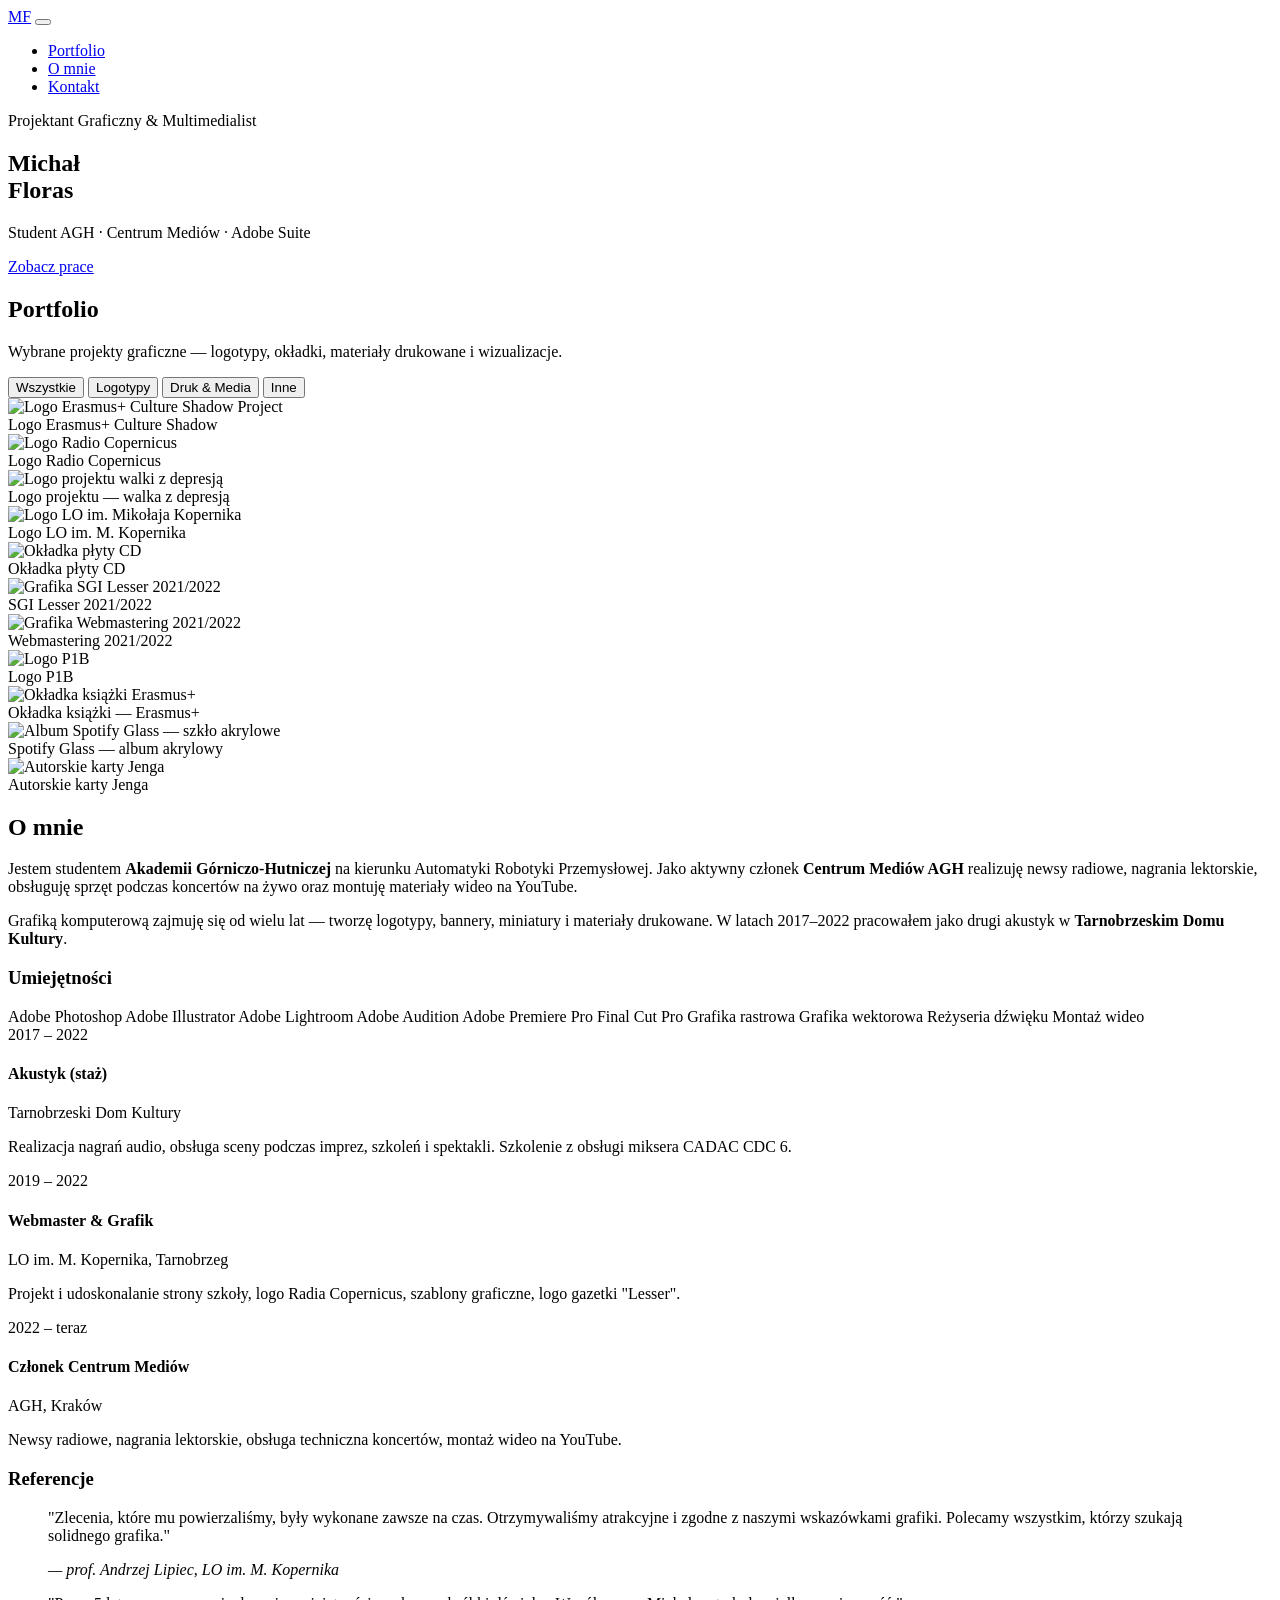
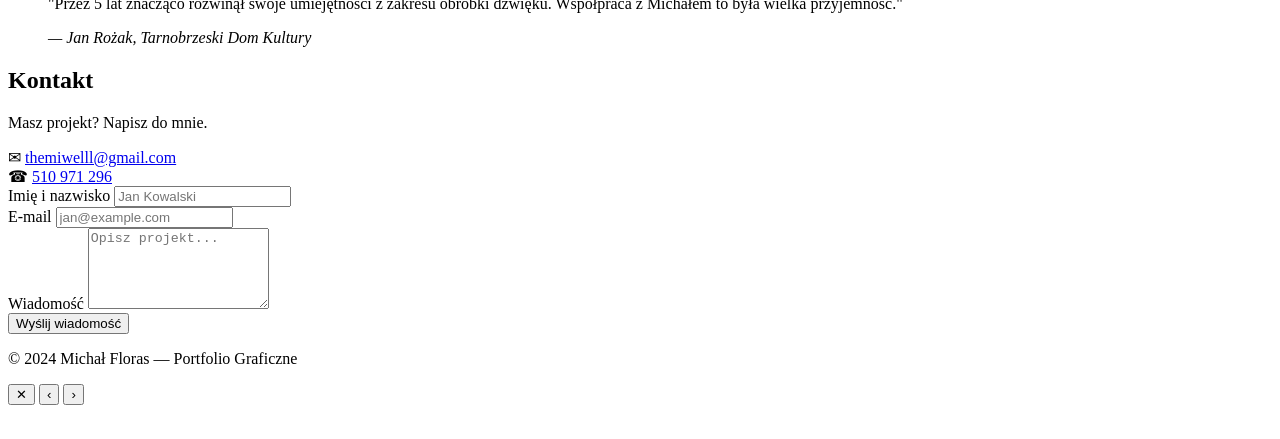
==== index.html @ 7b6c21c8 "Trigger Pages deployment" ====
<!DOCTYPE html>
<!-- Portfolio graficzne Michał Floras -->
<html lang="pl">
<head>
  <meta charset="UTF-8">
  <meta name="viewport" content="width=device-width, initial-scale=1.0">
  <title>Michał Floras — Portfolio Graficzne</title>
  <link rel="preconnect" href="https://fonts.googleapis.com">
  <link rel="stylesheet" href="https://fonts.googleapis.com/css2?family=Space+Grotesk:wght@300;400;500;600;700&family=Inter:wght@300;400;500&display=swap">
  <link rel="stylesheet" href="style.css">
</head>
<body>

  <!-- NAV -->
  <nav class="nav" id="nav">
    <div class="nav__inner">
      <a href="#hero" class="nav__logo">MF</a>
      <button class="nav__burger" id="burger" aria-label="Menu">
        <span></span><span></span><span></span>
      </button>
      <ul class="nav__links" id="navLinks">
        <li><a href="#portfolio" class="nav__link">Portfolio</a></li>
        <li><a href="#about" class="nav__link">O mnie</a></li>
        <li><a href="#contact" class="nav__link">Kontakt</a></li>
      </ul>
    </div>
  </nav>

  <!-- HERO -->
  <section class="hero" id="hero">
    <div class="hero__bg"></div>
    <div class="hero__content">
      <p class="hero__eyebrow reveal">Projektant Graficzny &amp; Multimedialist</p>
      <h1 class="hero__title reveal">
        <span>Michał</span><br>
        <span class="hero__title--accent">Floras</span>
      </h1>
      <p class="hero__sub reveal">Student AGH · Centrum Mediów · Adobe Suite</p>
      <a href="#portfolio" class="btn reveal">Zobacz prace</a>
    </div>
    <div class="hero__scroll">
      <span></span>
    </div>
  </section>

  <!-- PORTFOLIO -->
  <section class="section" id="portfolio">
    <div class="container">
      <div class="section__header reveal">
        <h2 class="section__title">Portfolio</h2>
        <p class="section__desc">Wybrane projekty graficzne — logotypy, okładki, materiały drukowane i wizualizacje.</p>
      </div>

      <div class="filters reveal">
        <button class="filter-btn active" data-filter="all">Wszystkie</button>
        <button class="filter-btn" data-filter="logo">Logotypy</button>
        <button class="filter-btn" data-filter="print">Druk &amp; Media</button>
        <button class="filter-btn" data-filter="other">Inne</button>
      </div>

      <div class="grid" id="grid">
        <div class="grid__item reveal" data-cat="logo">
          <img src="erasmus1.png" alt="Logo Erasmus+ Culture Shadow Project" loading="lazy">
          <div class="grid__overlay">
            <span class="grid__label">Logo Erasmus+ Culture Shadow</span>
          </div>
        </div>
        <div class="grid__item reveal" data-cat="logo">
          <img src="l2.jpg" alt="Logo Radio Copernicus" loading="lazy">
          <div class="grid__overlay">
            <span class="grid__label">Logo Radio Copernicus</span>
          </div>
        </div>
        <div class="grid__item reveal" data-cat="logo">
          <img src="l1.png" alt="Logo projektu walki z depresją" loading="lazy">
          <div class="grid__overlay">
            <span class="grid__label">Logo projektu — walka z depresją</span>
          </div>
        </div>
        <div class="grid__item reveal" data-cat="logo">
          <img src="logo jach 1.jpeg" alt="Logo LO im. Mikołaja Kopernika" loading="lazy">
          <div class="grid__overlay">
            <span class="grid__label">Logo LO im. M. Kopernika</span>
          </div>
        </div>
        <div class="grid__item reveal" data-cat="print">
          <img src="plyta przod wnetrze.png" alt="Okładka płyty CD" loading="lazy">
          <div class="grid__overlay">
            <span class="grid__label">Okładka płyty CD</span>
          </div>
        </div>
        <div class="grid__item reveal" data-cat="other">
          <img src="sgi1.png" alt="Grafika SGI Lesser 2021/2022" loading="lazy">
          <div class="grid__overlay">
            <span class="grid__label">SGI Lesser 2021/2022</span>
          </div>
        </div>
        <div class="grid__item reveal" data-cat="other">
          <img src="web.png" alt="Grafika Webmastering 2021/2022" loading="lazy">
          <div class="grid__overlay">
            <span class="grid__label">Webmastering 2021/2022</span>
          </div>
        </div>
        <div class="grid__item reveal" data-cat="logo">
          <img src="logo_2.jpg" alt="Logo P1B" loading="lazy">
          <div class="grid__overlay">
            <span class="grid__label">Logo P1B</span>
          </div>
        </div>
        <div class="grid__item reveal" data-cat="print">
          <img src="okladka.png" alt="Okładka książki Erasmus+" loading="lazy">
          <div class="grid__overlay">
            <span class="grid__label">Okładka książki — Erasmus+</span>
          </div>
        </div>
        <div class="grid__item reveal" data-cat="print">
          <img src="plakat_1.png" alt="Album Spotify Glass — szkło akrylowe" loading="lazy">
          <div class="grid__overlay">
            <span class="grid__label">Spotify Glass — album akrylowy</span>
          </div>
        </div>
        <div class="grid__item reveal" data-cat="other">
          <img src="karty1.png" alt="Autorskie karty Jenga" loading="lazy">
          <div class="grid__overlay">
            <span class="grid__label">Autorskie karty Jenga</span>
          </div>
        </div>
      </div>
    </div>
  </section>

  <!-- ABOUT -->
  <section class="section section--dark" id="about">
    <div class="container">
      <div class="about">
        <div class="about__left reveal">
          <div class="section__header">
            <h2 class="section__title">O mnie</h2>
          </div>
          <p class="about__text">
            Jestem studentem <strong>Akademii Górniczo-Hutniczej</strong> na kierunku Automatyki Robotyki Przemysłowej.
            Jako aktywny członek <strong>Centrum Mediów AGH</strong> realizuję newsy radiowe, nagrania lektorskie,
            obsługuję sprzęt podczas koncertów na żywo oraz montuję materiały wideo na YouTube.
          </p>
          <p class="about__text">
            Grafiką komputerową zajmuję się od wielu lat — tworzę logotypy, bannery, miniatury i materiały drukowane.
            W latach 2017–2022 pracowałem jako drugi akustyk w <strong>Tarnobrzeskim Domu Kultury</strong>.
          </p>

          <h3 class="about__subtitle">Umiejętności</h3>
          <div class="skills">
            <span class="skill">Adobe Photoshop</span>
            <span class="skill">Adobe Illustrator</span>
            <span class="skill">Adobe Lightroom</span>
            <span class="skill">Adobe Audition</span>
            <span class="skill">Adobe Premiere Pro</span>
            <span class="skill">Final Cut Pro</span>
            <span class="skill">Grafika rastrowa</span>
            <span class="skill">Grafika wektorowa</span>
            <span class="skill">Reżyseria dźwięku</span>
            <span class="skill">Montaż wideo</span>
          </div>
        </div>

        <div class="about__right reveal">
          <div class="timeline">
            <div class="timeline__item">
              <div class="timeline__dot"></div>
              <div class="timeline__body">
                <span class="timeline__date">2017 – 2022</span>
                <h4 class="timeline__role">Akustyk (staż)</h4>
                <p class="timeline__place">Tarnobrzeski Dom Kultury</p>
                <p class="timeline__desc">Realizacja nagrań audio, obsługa sceny podczas imprez, szkoleń i spektakli. Szkolenie z obsługi miksera CADAC CDC 6.</p>
              </div>
            </div>
            <div class="timeline__item">
              <div class="timeline__dot"></div>
              <div class="timeline__body">
                <span class="timeline__date">2019 – 2022</span>
                <h4 class="timeline__role">Webmaster &amp; Grafik</h4>
                <p class="timeline__place">LO im. M. Kopernika, Tarnobrzeg</p>
                <p class="timeline__desc">Projekt i udoskonalanie strony szkoły, logo Radia Copernicus, szablony graficzne, logo gazetki "Lesser".</p>
              </div>
            </div>
            <div class="timeline__item">
              <div class="timeline__dot"></div>
              <div class="timeline__body">
                <span class="timeline__date">2022 – teraz</span>
                <h4 class="timeline__role">Członek Centrum Mediów</h4>
                <p class="timeline__place">AGH, Kraków</p>
                <p class="timeline__desc">Newsy radiowe, nagrania lektorskie, obsługa techniczna koncertów, montaż wideo na YouTube.</p>
              </div>
            </div>
          </div>

          <div class="references">
            <h3 class="about__subtitle">Referencje</h3>
            <blockquote class="quote">
              <p>"Zlecenia, które mu powierzaliśmy, były wykonane zawsze na czas. Otrzymywaliśmy atrakcyjne i zgodne z naszymi wskazówkami grafiki. Polecamy wszystkim, którzy szukają solidnego grafika."</p>
              <cite>— prof. Andrzej Lipiec, LO im. M. Kopernika</cite>
            </blockquote>
            <blockquote class="quote">
              <p>"Przez 5 lat znacząco rozwinął swoje umiejętności z zakresu obróbki dźwięku. Współpraca z Michałem to była wielka przyjemność."</p>
              <cite>— Jan Rożak, Tarnobrzeski Dom Kultury</cite>
            </blockquote>
          </div>
        </div>
      </div>
    </div>
  </section>

  <!-- CONTACT -->
  <section class="section" id="contact">
    <div class="container">
      <div class="contact">
        <div class="section__header reveal">
          <h2 class="section__title">Kontakt</h2>
          <p class="section__desc">Masz projekt? Napisz do mnie.</p>
        </div>
        <div class="contact__grid">
          <div class="contact__info reveal">
            <div class="contact__item">
              <span class="contact__icon">✉</span>
              <a href="mailto:themiwelll@gmail.com">themiwelll@gmail.com</a>
            </div>
            <div class="contact__item">
              <span class="contact__icon">☎</span>
              <a href="tel:+48510971296">510 971 296</a>
            </div>
          </div>
          <form class="contact__form reveal" id="contactForm">
            <div class="form-group">
              <label for="name">Imię i nazwisko</label>
              <input type="text" id="name" name="name" placeholder="Jan Kowalski" required>
            </div>
            <div class="form-group">
              <label for="email">E-mail</label>
              <input type="email" id="email" name="email" placeholder="jan@example.com" required>
            </div>
            <div class="form-group">
              <label for="message">Wiadomość</label>
              <textarea id="message" name="message" rows="5" placeholder="Opisz projekt..." required></textarea>
            </div>
            <button type="submit" class="btn">Wyślij wiadomość</button>
          </form>
        </div>
      </div>
    </div>
  </section>

  <!-- FOOTER -->
  <footer class="footer">
    <div class="container">
      <p>© 2024 Michał Floras — Portfolio Graficzne</p>
    </div>
  </footer>

  <!-- LIGHTBOX -->
  <div class="lightbox" id="lightbox">
    <button class="lightbox__close" id="lbClose">✕</button>
    <button class="lightbox__prev" id="lbPrev">&#8249;</button>
    <button class="lightbox__next" id="lbNext">&#8250;</button>
    <div class="lightbox__wrap">
      <img src="" alt="" id="lbImg">
      <p class="lightbox__caption" id="lbCaption"></p>
    </div>
  </div>

  <script>
    // Nav scroll effect
    const nav = document.getElementById('nav');
    window.addEventListener('scroll', () => {
      nav.classList.toggle('nav--scrolled', window.scrollY > 50);
    });

    // Burger menu
    const burger = document.getElementById('burger');
    const navLinks = document.getElementById('navLinks');
    burger.addEventListener('click', () => {
      burger.classList.toggle('open');
      navLinks.classList.toggle('open');
    });
    navLinks.querySelectorAll('a').forEach(a => {
      a.addEventListener('click', () => {
        burger.classList.remove('open');
        navLinks.classList.remove('open');
      });
    });

    // Scroll reveal
    const reveals = document.querySelectorAll('.reveal');
    const observer = new IntersectionObserver((entries) => {
      entries.forEach(e => {
        if (e.isIntersecting) {
          e.target.classList.add('revealed');
          observer.unobserve(e.target);
        }
      });
    }, { threshold: 0.12 });
    reveals.forEach(el => observer.observe(el));

    // Portfolio filter
    const filterBtns = document.querySelectorAll('.filter-btn');
    const gridItems = document.querySelectorAll('.grid__item');
    filterBtns.forEach(btn => {
      btn.addEventListener('click', () => {
        filterBtns.forEach(b => b.classList.remove('active'));
        btn.classList.add('active');
        const filter = btn.dataset.filter;
        gridItems.forEach(item => {
          const show = filter === 'all' || item.dataset.cat === filter;
          item.style.opacity = show ? '1' : '0';
          item.style.pointerEvents = show ? 'auto' : 'none';
          item.style.transform = show ? 'scale(1)' : 'scale(0.92)';
        });
      });
    });

    // Lightbox
    const lightbox = document.getElementById('lightbox');
    const lbImg = document.getElementById('lbImg');
    const lbCaption = document.getElementById('lbCaption');
    const lbClose = document.getElementById('lbClose');
    const lbPrev = document.getElementById('lbPrev');
    const lbNext = document.getElementById('lbNext');
    let currentIndex = 0;
    let visibleItems = [];

    function openLightbox(index) {
      visibleItems = [...document.querySelectorAll('.grid__item')].filter(i => i.style.opacity !== '0');
      currentIndex = index;
      showSlide(currentIndex);
      lightbox.classList.add('open');
      document.body.style.overflow = 'hidden';
    }

    function showSlide(n) {
      if (n < 0) currentIndex = visibleItems.length - 1;
      else if (n >= visibleItems.length) currentIndex = 0;
      else currentIndex = n;
      const item = visibleItems[currentIndex];
      const img = item.querySelector('img');
      lbImg.src = img.src;
      lbImg.alt = img.alt;
      lbCaption.textContent = img.alt;
    }

    function closeLightbox() {
      lightbox.classList.remove('open');
      document.body.style.overflow = '';
    }

    gridItems.forEach((item, i) => {
      item.addEventListener('click', () => {
        const allVisible = [...document.querySelectorAll('.grid__item')].filter(it => it.style.opacity !== '0');
        const idx = allVisible.indexOf(item);
        openLightbox(idx);
      });
    });

    lbClose.addEventListener('click', closeLightbox);
    lbPrev.addEventListener('click', () => showSlide(currentIndex - 1));
    lbNext.addEventListener('click', () => showSlide(currentIndex + 1));
    lightbox.addEventListener('click', (e) => { if (e.target === lightbox) closeLightbox(); });
    document.addEventListener('keydown', (e) => {
      if (!lightbox.classList.contains('open')) return;
      if (e.key === 'Escape') closeLightbox();
      if (e.key === 'ArrowLeft') showSlide(currentIndex - 1);
      if (e.key === 'ArrowRight') showSlide(currentIndex + 1);
    });

    // Contact form
    document.getElementById('contactForm').addEventListener('submit', (e) => {
      e.preventDefault();
      const btn = e.target.querySelector('button');
      btn.textContent = 'Wysłano!';
      btn.disabled = true;
      setTimeout(() => {
        btn.textContent = 'Wyślij wiadomość';
        btn.disabled = false;
        e.target.reset();
      }, 3000);
    });

    // Active nav link on scroll
    const sections = document.querySelectorAll('section[id]');
    window.addEventListener('scroll', () => {
      const pos = window.scrollY + 120;
      sections.forEach(s => {
        const top = s.offsetTop;
        const bottom = top + s.offsetHeight;
        const link = document.querySelector(`.nav__link[href="#${s.id}"]`);
        if (link) link.classList.toggle('active', pos >= top && pos < bottom);
      });
    });
  </script>
</body>
</html>
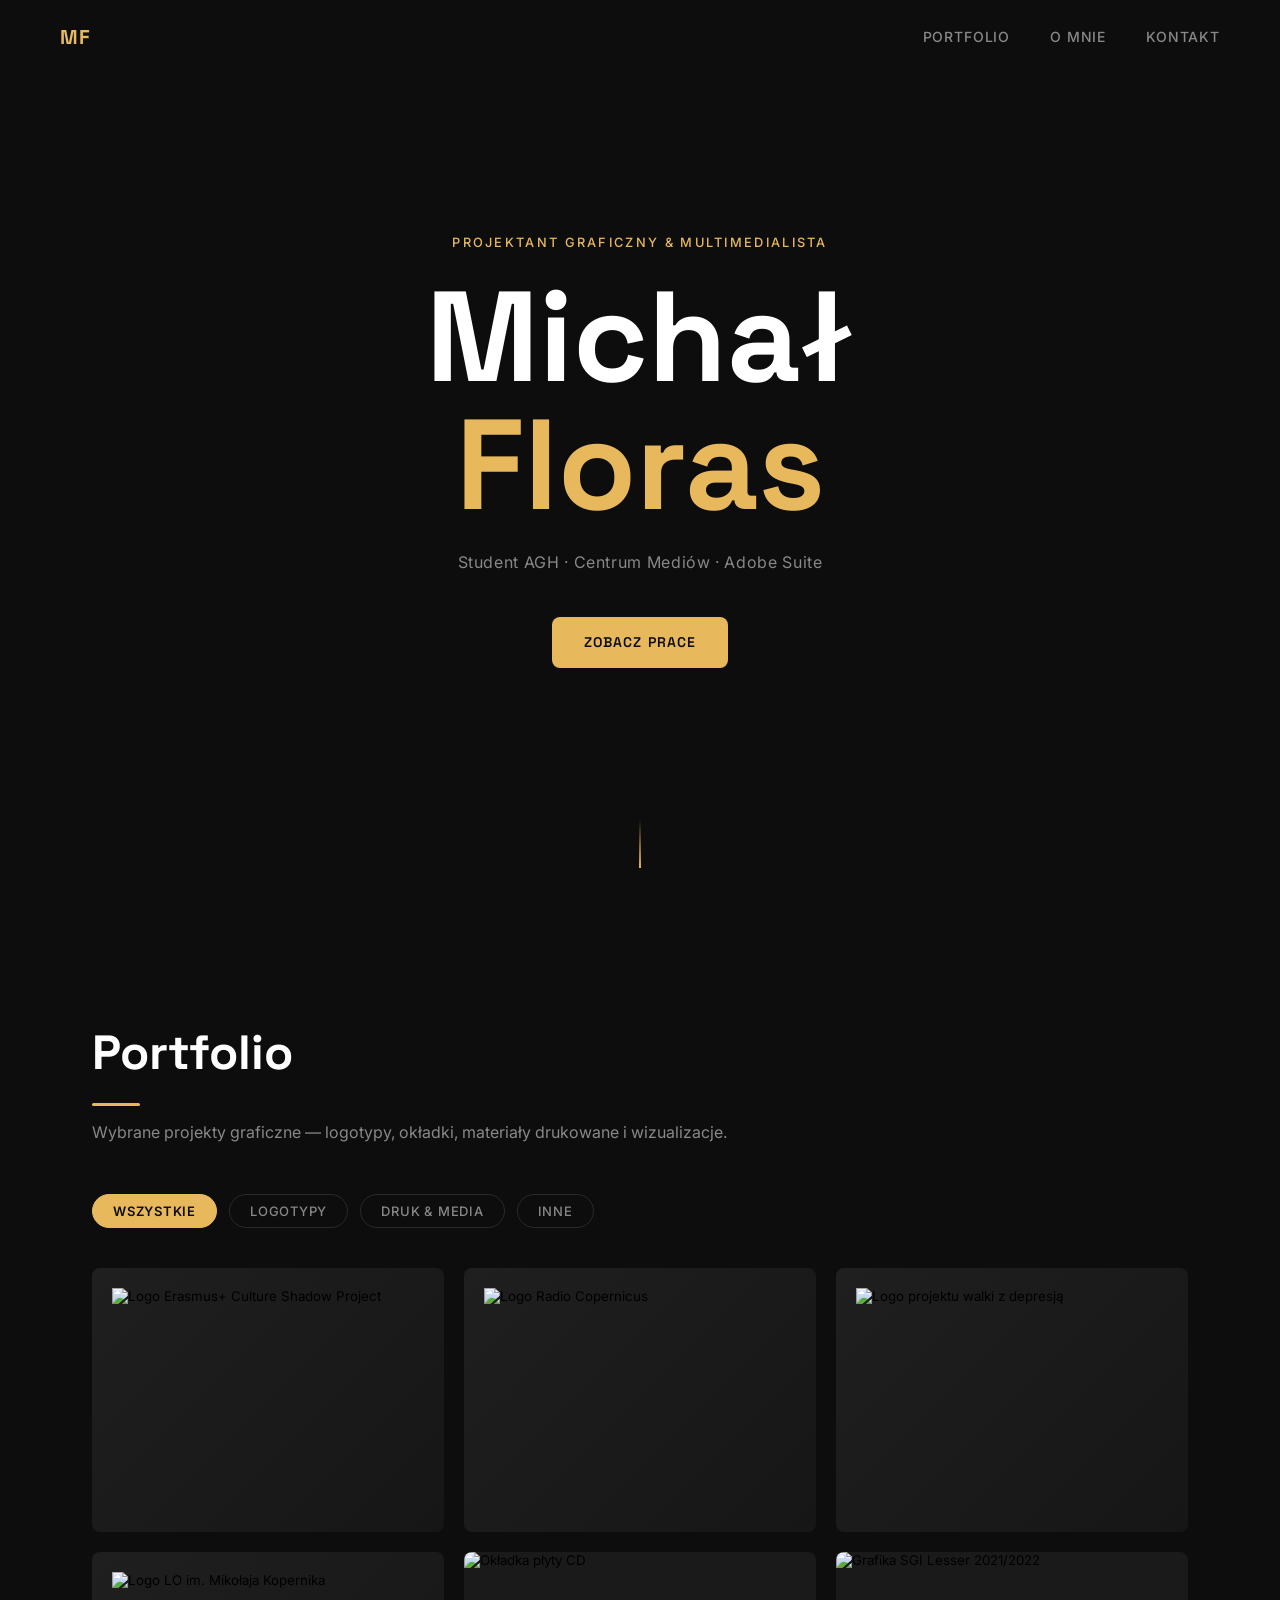
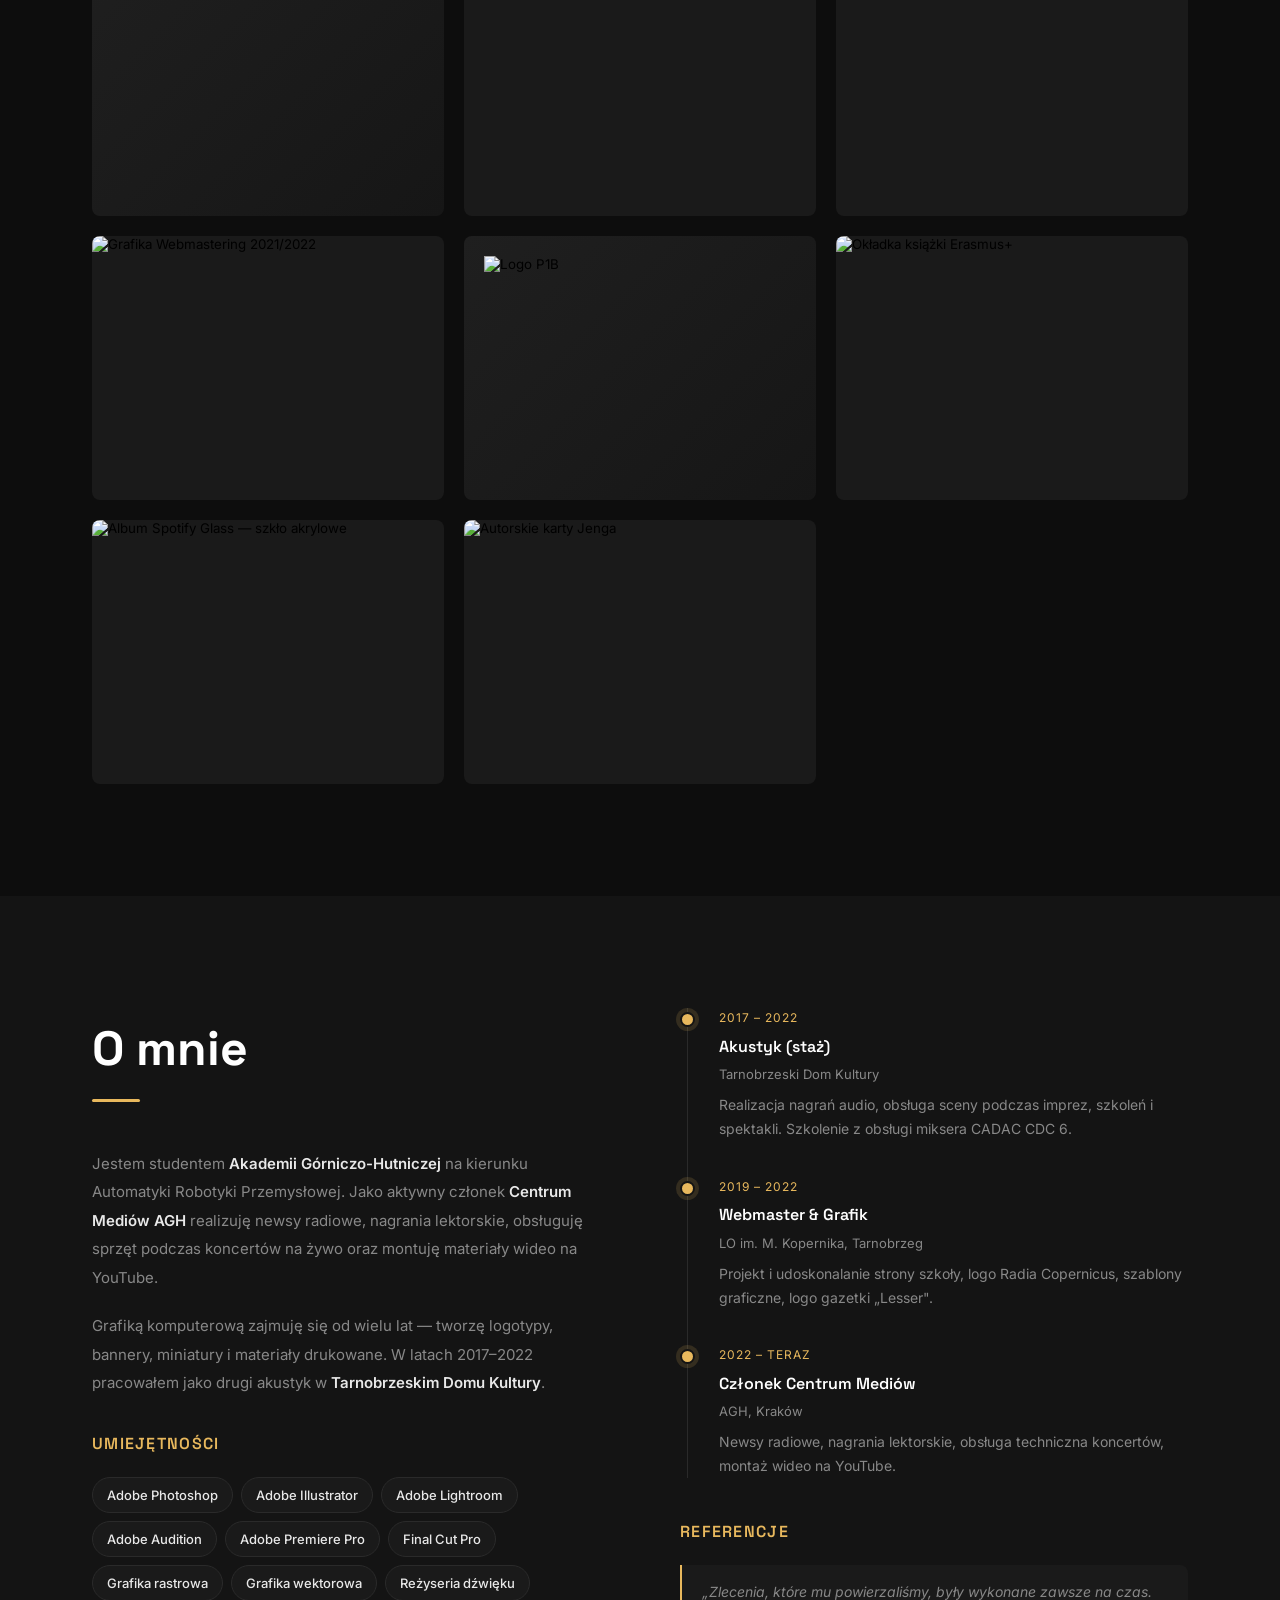
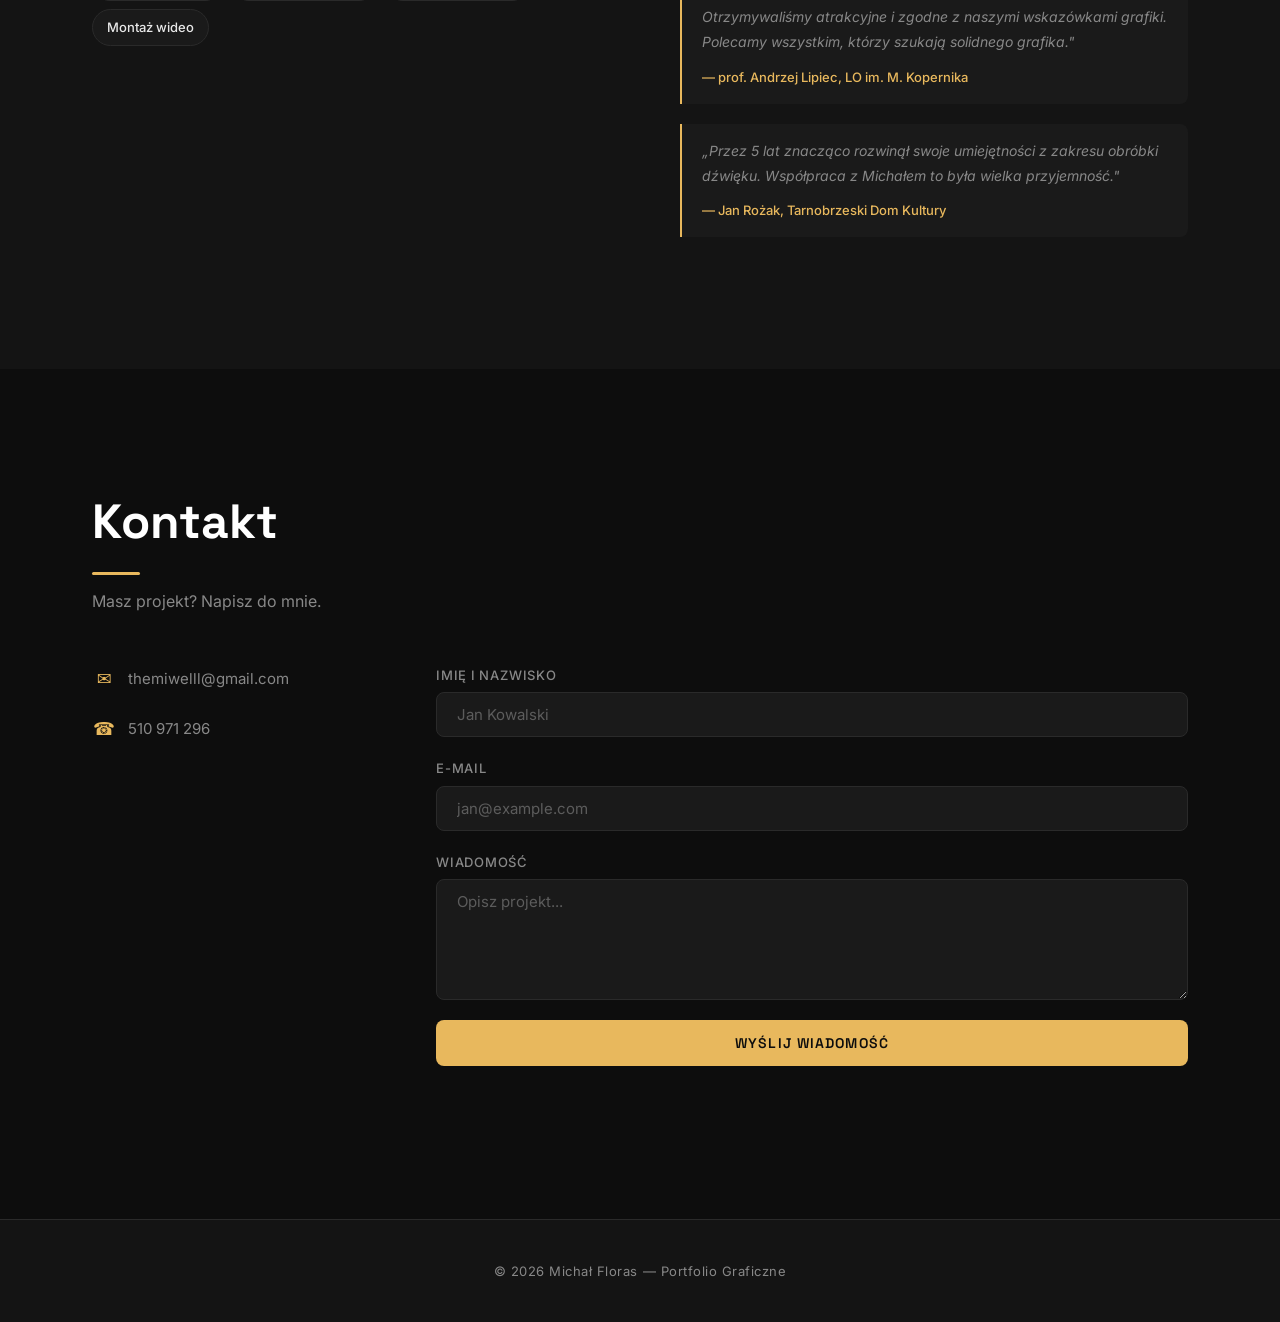
==== commit 1c0752b1: "poprawki po claude design" ====
--- a/index.html
+++ b/index.html
@@ -5,17 +5,41 @@
   <meta charset="UTF-8">
   <meta name="viewport" content="width=device-width, initial-scale=1.0">
   <title>Michał Floras — Portfolio Graficzne</title>
+
+  <!-- SEO / Open Graph -->
+  <meta name="description" content="Portfolio graficzne Michała Florasa — logotypy, okładki, materiały drukowane, grafiki promocyjne. Student AGH, członek Centrum Mediów.">
+  <meta name="author" content="Michał Floras">
+  <meta name="theme-color" content="#0d0d0d">
+  <meta property="og:type" content="website">
+  <meta property="og:locale" content="pl_PL">
+  <meta property="og:title" content="Michał Floras — Portfolio Graficzne">
+  <meta property="og:description" content="Logotypy, okładki, materiały drukowane i grafiki promocyjne.">
+  <meta property="og:image" content="okladka.png">
+  <meta name="twitter:card" content="summary_large_image">
+
+  <!-- Favicon (inline SVG — żadnych dodatkowych plików) -->
+  <link rel="icon" href="data:image/svg+xml,%3Csvg xmlns='http://www.w3.org/2000/svg' viewBox='0 0 64 64'%3E%3Crect width='64' height='64' rx='12' fill='%230d0d0d'/%3E%3Ctext x='50%25' y='52%25' text-anchor='middle' dominant-baseline='middle' font-family='sans-serif' font-weight='700' font-size='28' fill='%23e8b85d'%3EMF%3C/text%3E%3C/svg%3E">
+
+  <!-- Fonts: pełne preconnect (fonts.gstatic.com z crossorigin) -->
   <link rel="preconnect" href="https://fonts.googleapis.com">
+  <link rel="preconnect" href="https://fonts.gstatic.com" crossorigin>
   <link rel="stylesheet" href="https://fonts.googleapis.com/css2?family=Space+Grotesk:wght@300;400;500;600;700&family=Inter:wght@300;400;500&display=swap">
+
+  <!-- Preload kluczowego tła hero, żeby LCP było szybsze -->
+  <link rel="preload" as="image" href="czarno-biale-tlo.jpg" fetchpriority="high">
+
   <link rel="stylesheet" href="style.css">
 </head>
 <body>
 
+  <!-- Skip link (pojawia się przy fokusie z klawiatury) -->
+  <a class="skip-link" href="#hero">Przejdź do treści</a>
+
   <!-- NAV -->
-  <nav class="nav" id="nav">
+  <nav class="nav" id="nav" aria-label="Nawigacja główna">
     <div class="nav__inner">
-      <a href="#hero" class="nav__logo">MF</a>
-      <button class="nav__burger" id="burger" aria-label="Menu">
+      <a href="#hero" class="nav__logo" aria-label="Strona główna — Michał Floras">MF</a>
+      <button class="nav__burger" id="burger" aria-label="Otwórz menu" aria-expanded="false" aria-controls="navLinks">
         <span></span><span></span><span></span>
       </button>
       <ul class="nav__links" id="navLinks">
@@ -27,10 +51,11 @@
   </nav>
 
   <!-- HERO -->
+  <main id="main">
   <section class="hero" id="hero">
-    <div class="hero__bg"></div>
+    <div class="hero__bg" aria-hidden="true"></div>
     <div class="hero__content">
-      <p class="hero__eyebrow reveal">Projektant Graficzny &amp; Multimedialist</p>
+      <p class="hero__eyebrow reveal">Projektant Graficzny &amp; Multimedialista</p>
       <h1 class="hero__title reveal">
         <span>Michał</span><br>
         <span class="hero__title--accent">Floras</span>
@@ -38,7 +63,7 @@
       <p class="hero__sub reveal">Student AGH · Centrum Mediów · Adobe Suite</p>
       <a href="#portfolio" class="btn reveal">Zobacz prace</a>
     </div>
-    <div class="hero__scroll">
+    <div class="hero__scroll" aria-hidden="true">
       <span></span>
     </div>
   </section>
@@ -51,80 +76,58 @@
         <p class="section__desc">Wybrane projekty graficzne — logotypy, okładki, materiały drukowane i wizualizacje.</p>
       </div>
 
-      <div class="filters reveal">
-        <button class="filter-btn active" data-filter="all">Wszystkie</button>
-        <button class="filter-btn" data-filter="logo">Logotypy</button>
-        <button class="filter-btn" data-filter="print">Druk &amp; Media</button>
-        <button class="filter-btn" data-filter="other">Inne</button>
+      <div class="filters reveal" role="group" aria-label="Filtry kategorii portfolio">
+        <button class="filter-btn active" data-filter="all" type="button" aria-pressed="true">Wszystkie</button>
+        <button class="filter-btn" data-filter="logo" type="button" aria-pressed="false">Logotypy</button>
+        <button class="filter-btn" data-filter="print" type="button" aria-pressed="false">Druk &amp; Media</button>
+        <button class="filter-btn" data-filter="other" type="button" aria-pressed="false">Inne</button>
       </div>
 
       <div class="grid" id="grid">
-        <div class="grid__item reveal" data-cat="logo">
-          <img src="erasmus1.png" alt="Logo Erasmus+ Culture Shadow Project" loading="lazy">
-          <div class="grid__overlay">
-            <span class="grid__label">Logo Erasmus+ Culture Shadow</span>
-          </div>
-        </div>
-        <div class="grid__item reveal" data-cat="logo">
-          <img src="l2.jpg" alt="Logo Radio Copernicus" loading="lazy">
-          <div class="grid__overlay">
-            <span class="grid__label">Logo Radio Copernicus</span>
-          </div>
-        </div>
-        <div class="grid__item reveal" data-cat="logo">
-          <img src="l1.png" alt="Logo projektu walki z depresją" loading="lazy">
-          <div class="grid__overlay">
-            <span class="grid__label">Logo projektu — walka z depresją</span>
-          </div>
-        </div>
-        <div class="grid__item reveal" data-cat="logo">
-          <img src="logo jach 1.jpeg" alt="Logo LO im. Mikołaja Kopernika" loading="lazy">
-          <div class="grid__overlay">
-            <span class="grid__label">Logo LO im. M. Kopernika</span>
-          </div>
-        </div>
-        <div class="grid__item reveal" data-cat="print">
-          <img src="plyta przod wnetrze.png" alt="Okładka płyty CD" loading="lazy">
-          <div class="grid__overlay">
-            <span class="grid__label">Okładka płyty CD</span>
-          </div>
-        </div>
-        <div class="grid__item reveal" data-cat="other">
-          <img src="sgi1.png" alt="Grafika SGI Lesser 2021/2022" loading="lazy">
-          <div class="grid__overlay">
-            <span class="grid__label">SGI Lesser 2021/2022</span>
-          </div>
-        </div>
-        <div class="grid__item reveal" data-cat="other">
-          <img src="web.png" alt="Grafika Webmastering 2021/2022" loading="lazy">
-          <div class="grid__overlay">
-            <span class="grid__label">Webmastering 2021/2022</span>
-          </div>
-        </div>
-        <div class="grid__item reveal" data-cat="logo">
-          <img src="logo_2.jpg" alt="Logo P1B" loading="lazy">
-          <div class="grid__overlay">
-            <span class="grid__label">Logo P1B</span>
-          </div>
-        </div>
-        <div class="grid__item reveal" data-cat="print">
-          <img src="okladka.png" alt="Okładka książki Erasmus+" loading="lazy">
-          <div class="grid__overlay">
-            <span class="grid__label">Okładka książki — Erasmus+</span>
-          </div>
-        </div>
-        <div class="grid__item reveal" data-cat="print">
-          <img src="plakat_1.png" alt="Album Spotify Glass — szkło akrylowe" loading="lazy">
-          <div class="grid__overlay">
-            <span class="grid__label">Spotify Glass — album akrylowy</span>
-          </div>
-        </div>
-        <div class="grid__item reveal" data-cat="other">
-          <img src="karty1.png" alt="Autorskie karty Jenga" loading="lazy">
-          <div class="grid__overlay">
-            <span class="grid__label">Autorskie karty Jenga</span>
-          </div>
-        </div>
+        <button class="grid__item reveal" data-cat="logo" type="button" aria-label="Otwórz: Logo Erasmus+ Culture Shadow">
+          <img src="erasmus1.png" alt="Logo Erasmus+ Culture Shadow Project" loading="lazy" decoding="async" width="800" height="600">
+          <span class="grid__overlay"><span class="grid__label">Logo Erasmus+ Culture Shadow</span></span>
+        </button>
+        <button class="grid__item reveal" data-cat="logo" type="button" aria-label="Otwórz: Logo Radio Copernicus">
+          <img src="l2.jpg" alt="Logo Radio Copernicus" loading="lazy" decoding="async" width="800" height="600">
+          <span class="grid__overlay"><span class="grid__label">Logo Radio Copernicus</span></span>
+        </button>
+        <button class="grid__item reveal" data-cat="logo" type="button" aria-label="Otwórz: Logo projektu — walka z depresją">
+          <img src="l1.png" alt="Logo projektu walki z depresją" loading="lazy" decoding="async" width="800" height="600">
+          <span class="grid__overlay"><span class="grid__label">Logo projektu — walka z depresją</span></span>
+        </button>
+        <button class="grid__item reveal" data-cat="logo" type="button" aria-label="Otwórz: Logo LO im. M. Kopernika">
+          <img src="logo jach 1.jpeg" alt="Logo LO im. Mikołaja Kopernika" loading="lazy" decoding="async" width="800" height="600">
+          <span class="grid__overlay"><span class="grid__label">Logo LO im. M. Kopernika</span></span>
+        </button>
+        <button class="grid__item reveal" data-cat="print" type="button" aria-label="Otwórz: Okładka płyty CD">
+          <img src="plyta przod wnetrze.png" alt="Okładka płyty CD" loading="lazy" decoding="async" width="800" height="600">
+          <span class="grid__overlay"><span class="grid__label">Okładka płyty CD</span></span>
+        </button>
+        <button class="grid__item reveal" data-cat="other" type="button" aria-label="Otwórz: SGI Lesser 2021/2022">
+          <img src="sgi1.png" alt="Grafika SGI Lesser 2021/2022" loading="lazy" decoding="async" width="800" height="600">
+          <span class="grid__overlay"><span class="grid__label">SGI Lesser 2021/2022</span></span>
+        </button>
+        <button class="grid__item reveal" data-cat="other" type="button" aria-label="Otwórz: Webmastering 2021/2022">
+          <img src="web.png" alt="Grafika Webmastering 2021/2022" loading="lazy" decoding="async" width="800" height="600">
+          <span class="grid__overlay"><span class="grid__label">Webmastering 2021/2022</span></span>
+        </button>
+        <button class="grid__item reveal" data-cat="logo" type="button" aria-label="Otwórz: Logo P1B">
+          <img src="logo_2.jpg" alt="Logo P1B" loading="lazy" decoding="async" width="800" height="600">
+          <span class="grid__overlay"><span class="grid__label">Logo P1B</span></span>
+        </button>
+        <button class="grid__item reveal" data-cat="print" type="button" aria-label="Otwórz: Okładka książki — Erasmus+">
+          <img src="okladka.png" alt="Okładka książki Erasmus+" loading="lazy" decoding="async" width="800" height="600">
+          <span class="grid__overlay"><span class="grid__label">Okładka książki — Erasmus+</span></span>
+        </button>
+        <button class="grid__item reveal" data-cat="print" type="button" aria-label="Otwórz: Spotify Glass — album akrylowy">
+          <img src="plakat_1.png" alt="Album Spotify Glass — szkło akrylowe" loading="lazy" decoding="async" width="800" height="600">
+          <span class="grid__overlay"><span class="grid__label">Spotify Glass — album akrylowy</span></span>
+        </button>
+        <button class="grid__item reveal" data-cat="other" type="button" aria-label="Otwórz: Autorskie karty Jenga">
+          <img src="karty1.png" alt="Autorskie karty Jenga" loading="lazy" decoding="async" width="800" height="600">
+          <span class="grid__overlay"><span class="grid__label">Autorskie karty Jenga</span></span>
+        </button>
       </div>
     </div>
   </section>
@@ -165,7 +168,7 @@
         <div class="about__right reveal">
           <div class="timeline">
             <div class="timeline__item">
-              <div class="timeline__dot"></div>
+              <div class="timeline__dot" aria-hidden="true"></div>
               <div class="timeline__body">
                 <span class="timeline__date">2017 – 2022</span>
                 <h4 class="timeline__role">Akustyk (staż)</h4>
@@ -174,16 +177,16 @@
               </div>
             </div>
             <div class="timeline__item">
-              <div class="timeline__dot"></div>
+              <div class="timeline__dot" aria-hidden="true"></div>
               <div class="timeline__body">
                 <span class="timeline__date">2019 – 2022</span>
                 <h4 class="timeline__role">Webmaster &amp; Grafik</h4>
                 <p class="timeline__place">LO im. M. Kopernika, Tarnobrzeg</p>
-                <p class="timeline__desc">Projekt i udoskonalanie strony szkoły, logo Radia Copernicus, szablony graficzne, logo gazetki "Lesser".</p>
+                <p class="timeline__desc">Projekt i udoskonalanie strony szkoły, logo Radia Copernicus, szablony graficzne, logo gazetki „Lesser".</p>
               </div>
             </div>
             <div class="timeline__item">
-              <div class="timeline__dot"></div>
+              <div class="timeline__dot" aria-hidden="true"></div>
               <div class="timeline__body">
                 <span class="timeline__date">2022 – teraz</span>
                 <h4 class="timeline__role">Członek Centrum Mediów</h4>
@@ -196,11 +199,11 @@
           <div class="references">
             <h3 class="about__subtitle">Referencje</h3>
             <blockquote class="quote">
-              <p>"Zlecenia, które mu powierzaliśmy, były wykonane zawsze na czas. Otrzymywaliśmy atrakcyjne i zgodne z naszymi wskazówkami grafiki. Polecamy wszystkim, którzy szukają solidnego grafika."</p>
+              <p>„Zlecenia, które mu powierzaliśmy, były wykonane zawsze na czas. Otrzymywaliśmy atrakcyjne i zgodne z naszymi wskazówkami grafiki. Polecamy wszystkim, którzy szukają solidnego grafika."</p>
               <cite>— prof. Andrzej Lipiec, LO im. M. Kopernika</cite>
             </blockquote>
             <blockquote class="quote">
-              <p>"Przez 5 lat znacząco rozwinął swoje umiejętności z zakresu obróbki dźwięku. Współpraca z Michałem to była wielka przyjemność."</p>
+              <p>„Przez 5 lat znacząco rozwinął swoje umiejętności z zakresu obróbki dźwięku. Współpraca z Michałem to była wielka przyjemność."</p>
               <cite>— Jan Rożak, Tarnobrzeski Dom Kultury</cite>
             </blockquote>
           </div>
@@ -220,18 +223,24 @@
         <div class="contact__grid">
           <div class="contact__info reveal">
             <div class="contact__item">
-              <span class="contact__icon">✉</span>
+              <span class="contact__icon" aria-hidden="true">✉</span>
               <a href="mailto:themiwelll@gmail.com">themiwelll@gmail.com</a>
             </div>
             <div class="contact__item">
-              <span class="contact__icon">☎</span>
+              <span class="contact__icon" aria-hidden="true">☎</span>
               <a href="tel:+48510971296">510 971 296</a>
             </div>
           </div>
-          <form class="contact__form reveal" id="contactForm">
+          <form class="contact__form reveal" id="contactForm" novalidate>
+            <!-- honeypot anty-spam (ukryte przed użytkownikiem) -->
+            <div class="form-honeypot" aria-hidden="true">
+              <label>Nie wypełniaj tego pola
+                <input type="text" name="website" tabindex="-1" autocomplete="off">
+              </label>
+            </div>
             <div class="form-group">
               <label for="name">Imię i nazwisko</label>
-              <input type="text" id="name" name="name" placeholder="Jan Kowalski" required>
+              <input type="text" id="name" name="name" placeholder="Jan Kowalski" required minlength="2">
             </div>
             <div class="form-group">
               <label for="email">E-mail</label>
@@ -239,27 +248,29 @@
             </div>
             <div class="form-group">
               <label for="message">Wiadomość</label>
-              <textarea id="message" name="message" rows="5" placeholder="Opisz projekt..." required></textarea>
+              <textarea id="message" name="message" rows="5" placeholder="Opisz projekt..." required minlength="10"></textarea>
             </div>
             <button type="submit" class="btn">Wyślij wiadomość</button>
+            <p class="form-status" id="formStatus" role="status" aria-live="polite"></p>
           </form>
         </div>
       </div>
     </div>
   </section>
+  </main>
 
   <!-- FOOTER -->
   <footer class="footer">
     <div class="container">
-      <p>© 2024 Michał Floras — Portfolio Graficzne</p>
+      <p>© <span id="year">2026</span> Michał Floras — Portfolio Graficzne</p>
     </div>
   </footer>
 
   <!-- LIGHTBOX -->
-  <div class="lightbox" id="lightbox">
-    <button class="lightbox__close" id="lbClose">✕</button>
-    <button class="lightbox__prev" id="lbPrev">&#8249;</button>
-    <button class="lightbox__next" id="lbNext">&#8250;</button>
+  <div class="lightbox" id="lightbox" role="dialog" aria-modal="true" aria-label="Podgląd projektu" aria-hidden="true">
+    <button class="lightbox__close" id="lbClose" aria-label="Zamknij podgląd">✕</button>
+    <button class="lightbox__prev" id="lbPrev" aria-label="Poprzedni projekt">&#8249;</button>
+    <button class="lightbox__next" id="lbNext" aria-label="Następny projekt">&#8250;</button>
     <div class="lightbox__wrap">
       <img src="" alt="" id="lbImg">
       <p class="lightbox__caption" id="lbCaption"></p>
@@ -267,56 +278,83 @@
   </div>
 
   <script>
-    // Nav scroll effect
+    // Rok w stopce
+    document.getElementById('year').textContent = new Date().getFullYear();
+
+    // Sprawdzenie czy użytkownik woli ograniczone animacje
+    const prefersReducedMotion = window.matchMedia('(prefers-reduced-motion: reduce)').matches;
+
+    /* =========================================
+       NAV — scroll efekt + burger
+       ========================================= */
     const nav = document.getElementById('nav');
+    let scrollTicking = false;
     window.addEventListener('scroll', () => {
-      nav.classList.toggle('nav--scrolled', window.scrollY > 50);
-    });
-
-    // Burger menu
+      if (!scrollTicking) {
+        requestAnimationFrame(() => {
+          nav.classList.toggle('nav--scrolled', window.scrollY > 50);
+          scrollTicking = false;
+        });
+        scrollTicking = true;
+      }
+    }, { passive: true });
+
     const burger = document.getElementById('burger');
     const navLinks = document.getElementById('navLinks');
-    burger.addEventListener('click', () => {
-      burger.classList.toggle('open');
-      navLinks.classList.toggle('open');
-    });
-    navLinks.querySelectorAll('a').forEach(a => {
-      a.addEventListener('click', () => {
-        burger.classList.remove('open');
-        navLinks.classList.remove('open');
-      });
-    });
-
-    // Scroll reveal
+    function setMenu(open) {
+      burger.classList.toggle('open', open);
+      navLinks.classList.toggle('open', open);
+      burger.setAttribute('aria-expanded', open ? 'true' : 'false');
+      burger.setAttribute('aria-label', open ? 'Zamknij menu' : 'Otwórz menu');
+      document.body.style.overflow = open ? 'hidden' : '';
+    }
+    burger.addEventListener('click', () => setMenu(!navLinks.classList.contains('open')));
+    navLinks.querySelectorAll('a').forEach(a => a.addEventListener('click', () => setMenu(false)));
+    document.addEventListener('keydown', (e) => { if (e.key === 'Escape' && navLinks.classList.contains('open')) setMenu(false); });
+    document.addEventListener('click', (e) => {
+      if (!navLinks.classList.contains('open')) return;
+      if (!navLinks.contains(e.target) && !burger.contains(e.target)) setMenu(false);
+    });
+
+    /* =========================================
+       SCROLL REVEAL
+       ========================================= */
     const reveals = document.querySelectorAll('.reveal');
-    const observer = new IntersectionObserver((entries) => {
-      entries.forEach(e => {
-        if (e.isIntersecting) {
-          e.target.classList.add('revealed');
-          observer.unobserve(e.target);
-        }
-      });
-    }, { threshold: 0.12 });
-    reveals.forEach(el => observer.observe(el));
-
-    // Portfolio filter
+    if (prefersReducedMotion) {
+      reveals.forEach(el => el.classList.add('revealed'));
+    } else {
+      const revealObserver = new IntersectionObserver((entries) => {
+        entries.forEach(e => {
+          if (e.isIntersecting) {
+            e.target.classList.add('revealed');
+            revealObserver.unobserve(e.target);
+          }
+        });
+      }, { threshold: 0.12 });
+      reveals.forEach(el => revealObserver.observe(el));
+    }
+
+    /* =========================================
+       PORTFOLIO FILTER (display-based, bez dziur)
+       ========================================= */
     const filterBtns = document.querySelectorAll('.filter-btn');
     const gridItems = document.querySelectorAll('.grid__item');
     filterBtns.forEach(btn => {
       btn.addEventListener('click', () => {
-        filterBtns.forEach(b => b.classList.remove('active'));
+        filterBtns.forEach(b => { b.classList.remove('active'); b.setAttribute('aria-pressed', 'false'); });
         btn.classList.add('active');
+        btn.setAttribute('aria-pressed', 'true');
         const filter = btn.dataset.filter;
         gridItems.forEach(item => {
           const show = filter === 'all' || item.dataset.cat === filter;
-          item.style.opacity = show ? '1' : '0';
-          item.style.pointerEvents = show ? 'auto' : 'none';
-          item.style.transform = show ? 'scale(1)' : 'scale(0.92)';
+          item.classList.toggle('is-hidden', !show);
         });
       });
     });
 
-    // Lightbox
+    /* =========================================
+       LIGHTBOX — a11y, focus trap, preload
+       ========================================= */
     const lightbox = document.getElementById('lightbox');
     const lbImg = document.getElementById('lbImg');
     const lbCaption = document.getElementById('lbCaption');
@@ -325,13 +363,30 @@
     const lbNext = document.getElementById('lbNext');
     let currentIndex = 0;
     let visibleItems = [];
+    let lastFocused = null;
+
+    function getVisibleItems() {
+      return [...document.querySelectorAll('.grid__item')].filter(it => !it.classList.contains('is-hidden'));
+    }
+
+    function preloadNeighbors() {
+      const next = visibleItems[(currentIndex + 1) % visibleItems.length];
+      const prev = visibleItems[(currentIndex - 1 + visibleItems.length) % visibleItems.length];
+      [next, prev].forEach(it => {
+        const src = it && it.querySelector('img')?.src;
+        if (src) { const i = new Image(); i.src = src; }
+      });
+    }
 
     function openLightbox(index) {
-      visibleItems = [...document.querySelectorAll('.grid__item')].filter(i => i.style.opacity !== '0');
+      lastFocused = document.activeElement;
+      visibleItems = getVisibleItems();
       currentIndex = index;
       showSlide(currentIndex);
       lightbox.classList.add('open');
+      lightbox.setAttribute('aria-hidden', 'false');
       document.body.style.overflow = 'hidden';
+      lbClose.focus();
     }
 
     function showSlide(n) {
@@ -343,18 +398,21 @@
       lbImg.src = img.src;
       lbImg.alt = img.alt;
       lbCaption.textContent = img.alt;
+      preloadNeighbors();
     }
 
     function closeLightbox() {
       lightbox.classList.remove('open');
+      lightbox.setAttribute('aria-hidden', 'true');
       document.body.style.overflow = '';
-    }
-
-    gridItems.forEach((item, i) => {
+      if (lastFocused && typeof lastFocused.focus === 'function') lastFocused.focus();
+    }
+
+    gridItems.forEach((item) => {
       item.addEventListener('click', () => {
-        const allVisible = [...document.querySelectorAll('.grid__item')].filter(it => it.style.opacity !== '0');
-        const idx = allVisible.indexOf(item);
-        openLightbox(idx);
+        visibleItems = getVisibleItems();
+        const idx = visibleItems.indexOf(item);
+        if (idx !== -1) openLightbox(idx);
       });
     });
 
@@ -367,32 +425,70 @@
       if (e.key === 'Escape') closeLightbox();
       if (e.key === 'ArrowLeft') showSlide(currentIndex - 1);
       if (e.key === 'ArrowRight') showSlide(currentIndex + 1);
-    });
-
-    // Contact form
-    document.getElementById('contactForm').addEventListener('submit', (e) => {
+      // Prosty focus-trap: zatrzymaj Tab w obrębie lightboxa
+      if (e.key === 'Tab') {
+        const focusables = [lbClose, lbPrev, lbNext];
+        const i = focusables.indexOf(document.activeElement);
+        e.preventDefault();
+        const next = e.shiftKey
+          ? focusables[(i - 1 + focusables.length) % focusables.length]
+          : focusables[(i + 1) % focusables.length];
+        next.focus();
+      }
+    });
+
+    // Swipe na mobile
+    let touchStartX = 0;
+    lightbox.addEventListener('touchstart', (e) => { touchStartX = e.touches[0].clientX; }, { passive: true });
+    lightbox.addEventListener('touchend', (e) => {
+      const dx = e.changedTouches[0].clientX - touchStartX;
+      if (Math.abs(dx) > 50) showSlide(currentIndex + (dx < 0 ? 1 : -1));
+    });
+
+    /* =========================================
+       FORMULARZ KONTAKTOWY — fallback mailto
+       ========================================= */
+    const form = document.getElementById('contactForm');
+    const status = document.getElementById('formStatus');
+    form.addEventListener('submit', (e) => {
       e.preventDefault();
-      const btn = e.target.querySelector('button');
-      btn.textContent = 'Wysłano!';
-      btn.disabled = true;
-      setTimeout(() => {
-        btn.textContent = 'Wyślij wiadomość';
-        btn.disabled = false;
-        e.target.reset();
-      }, 3000);
-    });
-
-    // Active nav link on scroll
+      // honeypot — bot wypełni to pole, człowiek nie
+      if (form.elements.website.value) {
+        status.textContent = 'Coś poszło nie tak. Spróbuj ponownie.';
+        status.classList.add('form-status--error');
+        return;
+      }
+      if (!form.checkValidity()) {
+        status.textContent = 'Uzupełnij wszystkie pola poprawnie.';
+        status.classList.add('form-status--error');
+        return;
+      }
+      const name = form.elements.name.value.trim();
+      const email = form.elements.email.value.trim();
+      const message = form.elements.message.value.trim();
+      const subject = `Zapytanie z portfolio — ${name}`;
+      const body = `${message}\n\n—\n${name} (${email})`;
+      const mailto = `mailto:themiwelll@gmail.com?subject=${encodeURIComponent(subject)}&body=${encodeURIComponent(body)}`;
+      window.location.href = mailto;
+      status.classList.remove('form-status--error');
+      status.textContent = 'Otwieram Twojego klienta poczty… jeśli się nie otworzył, napisz bezpośrednio na themiwelll@gmail.com';
+    });
+
+    /* =========================================
+       AKTYWNY LINK W NAWIGACJI — IntersectionObserver
+       ========================================= */
     const sections = document.querySelectorAll('section[id]');
-    window.addEventListener('scroll', () => {
-      const pos = window.scrollY + 120;
-      sections.forEach(s => {
-        const top = s.offsetTop;
-        const bottom = top + s.offsetHeight;
-        const link = document.querySelector(`.nav__link[href="#${s.id}"]`);
-        if (link) link.classList.toggle('active', pos >= top && pos < bottom);
+    const navObserver = new IntersectionObserver((entries) => {
+      entries.forEach(entry => {
+        if (entry.isIntersecting) {
+          const id = entry.target.id;
+          document.querySelectorAll('.nav__link').forEach(l => {
+            l.classList.toggle('active', l.getAttribute('href') === `#${id}`);
+          });
+        }
       });
-    });
+    }, { rootMargin: '-40% 0px -55% 0px' });
+    sections.forEach(s => navObserver.observe(s));
   </script>
 </body>
 </html>
--- a/style.css
+++ b/style.css
@@ -0,0 +1,821 @@
+/* ============================================================
+   DESIGN TOKENS
+   ============================================================ */
+:root {
+  /* Kolory */
+  --bg:          #0d0d0d;
+  --bg-alt:      #141414;
+  --surface:     #1a1a1a;
+  --border:      #2a2a2a;
+  --text:        #e8e8e8;
+  --text-muted:  #888;
+  --accent:      #e8b85d;
+  --accent-dim:  #c49a3f;
+  --white:       #ffffff;
+  --danger:      #ff7a7a;
+
+  /* Typografia */
+  --font-head: 'Space Grotesk', system-ui, sans-serif;
+  --font-body: 'Inter', system-ui, sans-serif;
+  --fs-xs:    0.75rem;   /* 12 */
+  --fs-sm:    0.875rem;  /* 14 */
+  --fs-base:  1rem;      /* 16 */
+  --fs-md:    1.125rem;  /* 18 */
+  --fs-lg:    1.25rem;   /* 20 */
+  --fs-xl:    1.5rem;    /* 24 */
+
+  /* Spacing */
+  --space-1: 0.5rem;
+  --space-2: 0.75rem;
+  --space-3: 1.25rem;
+  --space-4: 2rem;
+  --space-5: 3rem;
+  --space-6: 5rem;
+
+  /* Promienie */
+  --radius:      8px;
+  --radius-pill: 999px;
+
+  /* Cienie */
+  --shadow-sm:   0 4px 12px rgba(0,0,0,0.3);
+  --shadow-md:   0 16px 40px rgba(0,0,0,0.5);
+  --shadow-glow: 0 8px 24px rgba(232,184,93,0.25);
+  --ring-accent: 0 0 0 3px rgba(232,184,93,0.18);
+
+  /* Motion */
+  --transition: 0.35s cubic-bezier(0.4, 0, 0.2, 1);
+  --transition-fast: 0.2s cubic-bezier(0.4, 0, 0.2, 1);
+}
+
+/* ============================================================
+   BASE
+   ============================================================ */
+*, *::before, *::after { margin: 0; padding: 0; box-sizing: border-box; }
+
+html { scroll-behavior: smooth; font-size: 16px; }
+
+body {
+  background: var(--bg);
+  color: var(--text);
+  font-family: var(--font-body);
+  line-height: 1.7;
+  overflow-x: hidden;
+  -webkit-font-smoothing: antialiased;
+  text-rendering: optimizeLegibility;
+}
+
+::selection { background: var(--accent); color: #000; }
+a { color: inherit; text-decoration: none; }
+img { display: block; width: 100%; height: auto; }
+
+/* ============================================================
+   FOCUS — uniwersalny pierścień (WCAG 2.4.7)
+   ============================================================ */
+:focus { outline: none; }
+:focus-visible {
+  outline: 2px solid var(--accent);
+  outline-offset: 3px;
+  border-radius: 4px;
+}
+
+/* ============================================================
+   SKIP LINK
+   ============================================================ */
+.skip-link {
+  position: absolute;
+  top: -100px;
+  left: var(--space-3);
+  background: var(--accent);
+  color: #0d0d0d;
+  padding: var(--space-2) var(--space-3);
+  border-radius: var(--radius);
+  font-weight: 600;
+  z-index: 10001;
+  transition: top var(--transition-fast);
+}
+.skip-link:focus { top: var(--space-3); }
+
+/* ============================================================
+   REDUCED MOTION
+   ============================================================ */
+@media (prefers-reduced-motion: reduce) {
+  *, *::before, *::after {
+    animation-duration: 0.01ms !important;
+    animation-iteration-count: 1 !important;
+    transition-duration: 0.01ms !important;
+    scroll-behavior: auto !important;
+  }
+  .reveal { opacity: 1 !important; transform: none !important; }
+  .hero__bg { transform: none !important; }
+}
+
+/* ============================================================
+   SCROLL REVEAL
+   ============================================================ */
+.reveal {
+  opacity: 0;
+  transform: translateY(28px);
+  transition: opacity 0.65s var(--transition), transform 0.65s var(--transition);
+}
+.reveal.revealed { opacity: 1; transform: translateY(0); }
+
+/* ============================================================
+   NAVIGATION
+   ============================================================ */
+.nav {
+  position: fixed;
+  top: 0; left: 0;
+  width: 100%;
+  z-index: 900;
+  padding: var(--space-3) var(--space-4);
+  transition: background var(--transition), padding var(--transition), backdrop-filter var(--transition);
+}
+
+.nav--scrolled {
+  background: rgba(13,13,13,0.88);
+  backdrop-filter: blur(14px);
+  -webkit-backdrop-filter: blur(14px);
+  padding: var(--space-2) var(--space-4);
+  border-bottom: 1px solid var(--border);
+}
+
+.nav__inner {
+  max-width: 1160px;
+  margin: 0 auto;
+  display: flex;
+  align-items: center;
+  justify-content: space-between;
+}
+
+.nav__logo {
+  font-family: var(--font-head);
+  font-size: var(--fs-lg);
+  font-weight: 700;
+  color: var(--accent);
+  letter-spacing: 0.05em;
+}
+
+.nav__links {
+  display: flex;
+  gap: 2.5rem;
+  list-style: none;
+}
+
+.nav__link {
+  font-size: var(--fs-sm);
+  font-weight: 500;
+  letter-spacing: 0.06em;
+  text-transform: uppercase;
+  color: var(--text-muted);
+  transition: color var(--transition-fast);
+  position: relative;
+  padding-bottom: 4px;
+}
+
+.nav__link::after {
+  content: '';
+  position: absolute;
+  bottom: 0; left: 0;
+  width: 0; height: 1.5px;
+  background: var(--accent);
+  transition: width var(--transition);
+}
+
+.nav__link:hover,
+.nav__link.active { color: var(--white); }
+.nav__link:hover::after,
+.nav__link.active::after { width: 100%; }
+
+.nav__burger {
+  display: none;
+  flex-direction: column;
+  gap: 5px;
+  background: none;
+  border: none;
+  cursor: pointer;
+  padding: 4px;
+}
+
+.nav__burger span {
+  display: block;
+  width: 24px;
+  height: 2px;
+  background: var(--text);
+  transition: transform var(--transition), opacity var(--transition);
+}
+
+.nav__burger.open span:nth-child(1) { transform: translateY(7px) rotate(45deg); }
+.nav__burger.open span:nth-child(2) { opacity: 0; }
+.nav__burger.open span:nth-child(3) { transform: translateY(-7px) rotate(-45deg); }
+
+/* ============================================================
+   BUTTON
+   ============================================================ */
+.btn {
+  display: inline-block;
+  background: var(--accent);
+  color: #0d0d0d;
+  font-family: var(--font-head);
+  font-weight: 600;
+  font-size: var(--fs-sm);
+  letter-spacing: 0.08em;
+  text-transform: uppercase;
+  padding: 0.875rem var(--space-4);
+  border-radius: var(--radius);
+  border: none;
+  cursor: pointer;
+  transition: background var(--transition-fast), transform var(--transition-fast), box-shadow var(--transition-fast);
+}
+
+.btn:hover {
+  background: var(--accent-dim);
+  transform: translateY(-2px);
+  box-shadow: var(--shadow-glow);
+}
+
+.btn:disabled { opacity: 0.6; cursor: not-allowed; transform: none; }
+
+/* ============================================================
+   HERO
+   ============================================================ */
+.hero {
+  position: relative;
+  height: 100vh;
+  min-height: 600px;
+  display: flex;
+  align-items: center;
+  justify-content: center;
+  overflow: hidden;
+}
+
+.hero__bg {
+  position: absolute;
+  inset: 0;
+  background-image: url('czarno-biale-tlo.jpg');
+  background-size: cover;
+  background-position: center;
+  filter: brightness(0.35);
+  animation: kenBurns 20s ease-in-out infinite alternate;
+}
+
+@keyframes kenBurns {
+  0%   { transform: scale(1.04); }
+  100% { transform: scale(1.10); }
+}
+
+.hero__content {
+  position: relative;
+  z-index: 2;
+  text-align: center;
+  padding: 0 var(--space-3);
+}
+
+.hero__eyebrow {
+  font-size: 0.8rem;
+  font-weight: 500;
+  letter-spacing: 0.18em;
+  text-transform: uppercase;
+  color: var(--accent);
+  margin-bottom: var(--space-3);
+  transition-delay: 0.1s;
+}
+
+.hero__title {
+  font-family: var(--font-head);
+  font-size: clamp(3.5rem, 10vw, 8rem);
+  font-weight: 700;
+  line-height: 1;
+  color: var(--white);
+  margin-bottom: var(--space-3);
+  transition-delay: 0.2s;
+}
+
+.hero__title--accent { color: var(--accent); }
+
+.hero__sub {
+  font-size: var(--fs-base);
+  color: var(--text-muted);
+  margin-bottom: 2.5rem;
+  letter-spacing: 0.04em;
+  transition-delay: 0.3s;
+}
+
+.hero .btn { transition-delay: 0.4s; }
+
+.hero__scroll {
+  position: absolute;
+  bottom: var(--space-4);
+  left: 50%;
+  transform: translateX(-50%);
+  z-index: 2;
+}
+
+.hero__scroll span {
+  display: block;
+  width: 2px;
+  height: 48px;
+  background: linear-gradient(to bottom, transparent, var(--accent));
+  margin: 0 auto;
+  animation: scrollPulse 1.8s ease-in-out infinite;
+}
+
+@keyframes scrollPulse {
+  0%, 100% { opacity: 0.2; transform: scaleY(0.6); }
+  50%      { opacity: 1;   transform: scaleY(1); }
+}
+
+/* ============================================================
+   SECTIONS
+   ============================================================ */
+.section { padding: 7rem 0; }
+.section--dark { background: var(--bg-alt); }
+
+.container {
+  max-width: 1160px;
+  margin: 0 auto;
+  padding: 0 var(--space-4);
+}
+
+.section__header {
+  max-width: 640px;
+  margin-bottom: var(--space-5);
+}
+
+.section__title {
+  font-family: var(--font-head);
+  font-size: clamp(2rem, 5vw, 3rem);
+  font-weight: 700;
+  color: var(--white);
+  margin-bottom: var(--space-2);
+  position: relative;
+  padding-bottom: var(--space-2);
+}
+
+.section__title::after {
+  content: '';
+  position: absolute;
+  bottom: 0; left: 0;
+  width: 48px; height: 3px;
+  background: var(--accent);
+  border-radius: 2px;
+}
+
+.section__desc {
+  font-size: var(--fs-base);
+  color: var(--text-muted);
+  line-height: 1.8;
+}
+
+/* ============================================================
+   FILTERS
+   ============================================================ */
+.filters {
+  display: flex;
+  flex-wrap: wrap;
+  gap: var(--space-2);
+  margin-bottom: 2.5rem;
+}
+
+.filter-btn {
+  font-family: var(--font-body);
+  font-size: 0.8125rem;
+  font-weight: 500;
+  letter-spacing: 0.06em;
+  text-transform: uppercase;
+  color: var(--text-muted);
+  background: none;
+  border: 1px solid var(--border);
+  padding: var(--space-1) var(--space-3);
+  border-radius: var(--radius-pill);
+  cursor: pointer;
+  transition: color var(--transition-fast), background var(--transition-fast), border-color var(--transition-fast);
+}
+
+.filter-btn:hover { border-color: var(--text-muted); color: var(--text); }
+.filter-btn.active { background: var(--accent); border-color: var(--accent); color: #0d0d0d; font-weight: 600; }
+
+/* ============================================================
+   PORTFOLIO GRID
+   ============================================================ */
+.grid {
+  display: grid;
+  grid-template-columns: repeat(auto-fill, minmax(280px, 1fr));
+  gap: var(--space-3);
+}
+
+.grid__item {
+  position: relative;
+  border: none;
+  font-family: inherit;
+  text-align: left;
+  border-radius: var(--radius);
+  overflow: hidden;
+  cursor: pointer;
+  background: var(--surface);
+  aspect-ratio: 4/3;
+  transition: transform var(--transition), box-shadow var(--transition), opacity 0.35s ease;
+  padding: 0;
+  width: 100%;
+}
+
+.grid__item.is-hidden { display: none; }
+
+.grid__item img {
+  width: 100%;
+  height: 100%;
+  object-fit: cover;
+  transition: transform 0.5s var(--transition);
+}
+
+/* Logotypy: nie cropuj, pokaż całość na neutralnym tle */
+.grid__item[data-cat="logo"] {
+  background:
+    linear-gradient(135deg, #1f1f1f 0%, #161616 100%);
+}
+.grid__item[data-cat="logo"] img {
+  object-fit: contain;
+  padding: var(--space-3);
+}
+
+.grid__overlay {
+  position: absolute;
+  inset: 0;
+  background: linear-gradient(to top, rgba(0,0,0,0.85) 0%, rgba(0,0,0,0.1) 50%, transparent 100%);
+  display: flex;
+  align-items: flex-end;
+  padding: var(--space-3);
+  opacity: 0;
+  transition: opacity var(--transition);
+  pointer-events: none;
+}
+
+.grid__label {
+  font-family: var(--font-head);
+  font-size: var(--fs-sm);
+  font-weight: 600;
+  color: var(--white);
+  transform: translateY(8px);
+  transition: transform var(--transition);
+}
+
+.grid__item:hover,
+.grid__item:focus-visible {
+  transform: translateY(-4px);
+  box-shadow: var(--shadow-md);
+}
+.grid__item:hover img,
+.grid__item:focus-visible img { transform: scale(1.06); }
+.grid__item:hover .grid__overlay,
+.grid__item:focus-visible .grid__overlay { opacity: 1; }
+.grid__item:hover .grid__label,
+.grid__item:focus-visible .grid__label { transform: translateY(0); }
+
+/* ============================================================
+   ABOUT
+   ============================================================ */
+.about {
+  display: grid;
+  grid-template-columns: 1fr 1fr;
+  gap: var(--space-6);
+  align-items: start;
+}
+
+.about__text {
+  color: var(--text-muted);
+  line-height: 1.9;
+  margin-bottom: var(--space-3);
+  font-size: 0.9375rem;
+}
+
+.about__text strong { color: var(--text); font-weight: 600; }
+
+.about__subtitle {
+  font-family: var(--font-head);
+  font-size: var(--fs-base);
+  font-weight: 600;
+  color: var(--accent);
+  letter-spacing: 0.08em;
+  text-transform: uppercase;
+  margin: var(--space-4) 0 var(--space-3);
+}
+
+/* Skills */
+.skills { display: flex; flex-wrap: wrap; gap: var(--space-1); }
+
+.skill {
+  font-size: 0.8125rem;
+  font-weight: 500;
+  color: var(--text);
+  background: var(--surface);
+  border: 1px solid var(--border);
+  padding: 0.375rem 0.875rem;
+  border-radius: var(--radius-pill);
+  transition: border-color var(--transition-fast), color var(--transition-fast);
+}
+
+.skill:hover { border-color: var(--accent); color: var(--accent); }
+
+/* Timeline */
+.timeline { position: relative; }
+
+.timeline::before {
+  content: '';
+  position: absolute;
+  top: 0; bottom: 0;
+  left: 7px;
+  width: 1px;
+  background: var(--border);
+}
+
+.timeline__item {
+  display: flex;
+  gap: 1.5rem;
+  margin-bottom: 2.25rem;
+  position: relative;
+}
+
+.timeline__dot {
+  flex-shrink: 0;
+  width: 15px;
+  height: 15px;
+  border-radius: 50%;
+  background: var(--accent);
+  border: 2px solid var(--bg-alt);
+  margin-top: 4px;
+  box-shadow: 0 0 0 4px rgba(232,184,93,0.15);
+}
+
+.timeline__date {
+  display: block;
+  font-size: var(--fs-xs);
+  letter-spacing: 0.08em;
+  text-transform: uppercase;
+  color: var(--accent);
+  margin-bottom: 0.25rem;
+}
+
+.timeline__role {
+  font-family: var(--font-head);
+  font-size: var(--fs-base);
+  font-weight: 600;
+  color: var(--white);
+  margin-bottom: 0.2rem;
+}
+
+.timeline__place {
+  font-size: 0.8125rem;
+  color: var(--text-muted);
+  margin-bottom: var(--space-1);
+}
+
+.timeline__desc {
+  font-size: var(--fs-sm);
+  color: var(--text-muted);
+  line-height: 1.7;
+}
+
+/* Quotes */
+.references { margin-top: 2.5rem; }
+
+.quote {
+  border-left: 2px solid var(--accent);
+  padding: 0.875rem var(--space-3);
+  background: var(--surface);
+  border-radius: 0 var(--radius) var(--radius) 0;
+  margin-bottom: var(--space-3);
+}
+
+.quote p {
+  font-size: var(--fs-sm);
+  color: var(--text-muted);
+  font-style: italic;
+  line-height: 1.8;
+  margin-bottom: var(--space-1);
+}
+
+.quote cite {
+  font-size: 0.8125rem;
+  color: var(--accent);
+  font-style: normal;
+  font-weight: 500;
+}
+
+/* ============================================================
+   CONTACT
+   ============================================================ */
+.contact__grid {
+  display: grid;
+  grid-template-columns: 280px 1fr;
+  gap: 4rem;
+  align-items: start;
+}
+
+.contact__info { display: flex; flex-direction: column; gap: var(--space-3); }
+
+.contact__item {
+  display: flex;
+  align-items: center;
+  gap: var(--space-2);
+  font-size: 0.9375rem;
+  color: var(--text-muted);
+}
+
+.contact__item a {
+  color: var(--text-muted);
+  transition: color var(--transition-fast);
+}
+
+.contact__item a:hover { color: var(--accent); }
+
+.contact__icon {
+  font-size: 1.1rem;
+  color: var(--accent);
+  width: 24px;
+  text-align: center;
+}
+
+.contact__form { display: flex; flex-direction: column; gap: var(--space-3); }
+
+/* honeypot — niewidoczne pole anty-spam */
+.form-honeypot {
+  position: absolute;
+  left: -9999px;
+  width: 1px;
+  height: 1px;
+  overflow: hidden;
+}
+
+.form-group { display: flex; flex-direction: column; gap: 0.4rem; }
+
+.form-group label {
+  font-size: 0.8125rem;
+  font-weight: 500;
+  letter-spacing: 0.06em;
+  text-transform: uppercase;
+  color: var(--text-muted);
+}
+
+.form-group input,
+.form-group textarea {
+  background: var(--surface);
+  border: 1px solid var(--border);
+  color: var(--text);
+  font-family: var(--font-body);
+  font-size: 0.9375rem;
+  padding: var(--space-2) var(--space-3);
+  border-radius: var(--radius);
+  resize: vertical;
+  transition: border-color var(--transition-fast), box-shadow var(--transition-fast);
+  outline: none;
+}
+
+.form-group input::placeholder,
+.form-group textarea::placeholder { color: var(--text-muted); opacity: 0.6; }
+
+.form-group input:focus,
+.form-group textarea:focus {
+  border-color: var(--accent);
+  box-shadow: var(--ring-accent);
+}
+
+.form-group input:invalid:not(:placeholder-shown),
+.form-group textarea:invalid:not(:placeholder-shown) {
+  border-color: var(--danger);
+}
+
+.form-status {
+  font-size: var(--fs-sm);
+  color: var(--text-muted);
+  min-height: 1.5em;
+}
+.form-status--error { color: var(--danger); }
+
+/* ============================================================
+   FOOTER
+   ============================================================ */
+.footer {
+  background: var(--bg-alt);
+  border-top: 1px solid var(--border);
+  padding: 2.5rem 0;
+  text-align: center;
+}
+
+.footer p {
+  font-size: 0.8125rem;
+  color: var(--text-muted);
+  letter-spacing: 0.04em;
+}
+
+/* ============================================================
+   LIGHTBOX
+   ============================================================ */
+.lightbox {
+  position: fixed;
+  inset: 0;
+  z-index: 9999;
+  background: rgba(0,0,0,0.96);
+  display: flex;
+  align-items: center;
+  justify-content: center;
+  opacity: 0;
+  pointer-events: none;
+  transition: opacity 0.3s ease;
+}
+
+.lightbox.open { opacity: 1; pointer-events: auto; }
+
+.lightbox__wrap {
+  max-width: 90vw;
+  max-height: 85vh;
+  display: flex;
+  flex-direction: column;
+  align-items: center;
+  gap: var(--space-2);
+}
+
+.lightbox__wrap img {
+  max-width: 90vw;
+  max-height: 80vh;
+  width: auto;
+  height: auto;
+  border-radius: var(--radius);
+  object-fit: contain;
+}
+
+.lightbox__caption {
+  font-size: var(--fs-sm);
+  color: var(--text-muted);
+  text-align: center;
+}
+
+.lightbox__close,
+.lightbox__prev,
+.lightbox__next {
+  position: fixed;
+  background: rgba(0,0,0,0.4);
+  border: 1px solid rgba(255,255,255,0.15);
+  color: var(--white);
+  cursor: pointer;
+  border-radius: 50%;
+  width: 44px;
+  height: 44px;
+  display: flex;
+  align-items: center;
+  justify-content: center;
+  font-size: var(--fs-lg);
+  transition: background var(--transition-fast), border-color var(--transition-fast), transform var(--transition-fast);
+  z-index: 10000;
+}
+
+.lightbox__close:hover,
+.lightbox__prev:hover,
+.lightbox__next:hover {
+  background: rgba(232,184,93,0.15);
+  border-color: var(--accent);
+  transform: scale(1.05);
+}
+
+.lightbox__close { top: 1.5rem; right: 1.5rem; }
+.lightbox__prev  { left: 1.5rem; top: 50%; transform: translateY(-50%); }
+.lightbox__next  { right: 1.5rem; top: 50%; transform: translateY(-50%); }
+.lightbox__prev:hover { transform: translateY(-50%) scale(1.05); }
+.lightbox__next:hover { transform: translateY(-50%) scale(1.05); }
+
+/* ============================================================
+   RESPONSIVE
+   ============================================================ */
+@media (max-width: 900px) {
+  .about { grid-template-columns: 1fr; gap: var(--space-5); }
+  .contact__grid { grid-template-columns: 1fr; gap: 2.5rem; }
+  .nav { padding: var(--space-3) var(--space-3); }
+  .nav--scrolled { padding: var(--space-2) var(--space-3); }
+}
+
+@media (max-width: 680px) {
+  .nav__links {
+    position: fixed;
+    top: 0; right: 0;
+    width: 100%;
+    height: 100vh;
+    background: var(--bg);
+    flex-direction: column;
+    align-items: center;
+    justify-content: center;
+    gap: 2.5rem;
+    clip-path: circle(0% at calc(100% - 2.5rem) 2.5rem);
+    transition: clip-path 0.5s cubic-bezier(0.4, 0, 0.2, 1);
+    pointer-events: none;
+  }
+  .nav__links.open {
+    clip-path: circle(150% at calc(100% - 2.5rem) 2.5rem);
+    pointer-events: auto;
+  }
+  .nav__link { font-size: var(--fs-lg); }
+  .nav__burger { display: flex; position: relative; z-index: 1000; }
+
+  .grid { grid-template-columns: repeat(auto-fill, minmax(200px, 1fr)); }
+  .section { padding: 4.5rem 0; }
+  .lightbox__prev { left: 0.75rem; }
+  .lightbox__next { right: 0.75rem; }
+  .lightbox__close { top: 1rem; right: 1rem; }
+}
